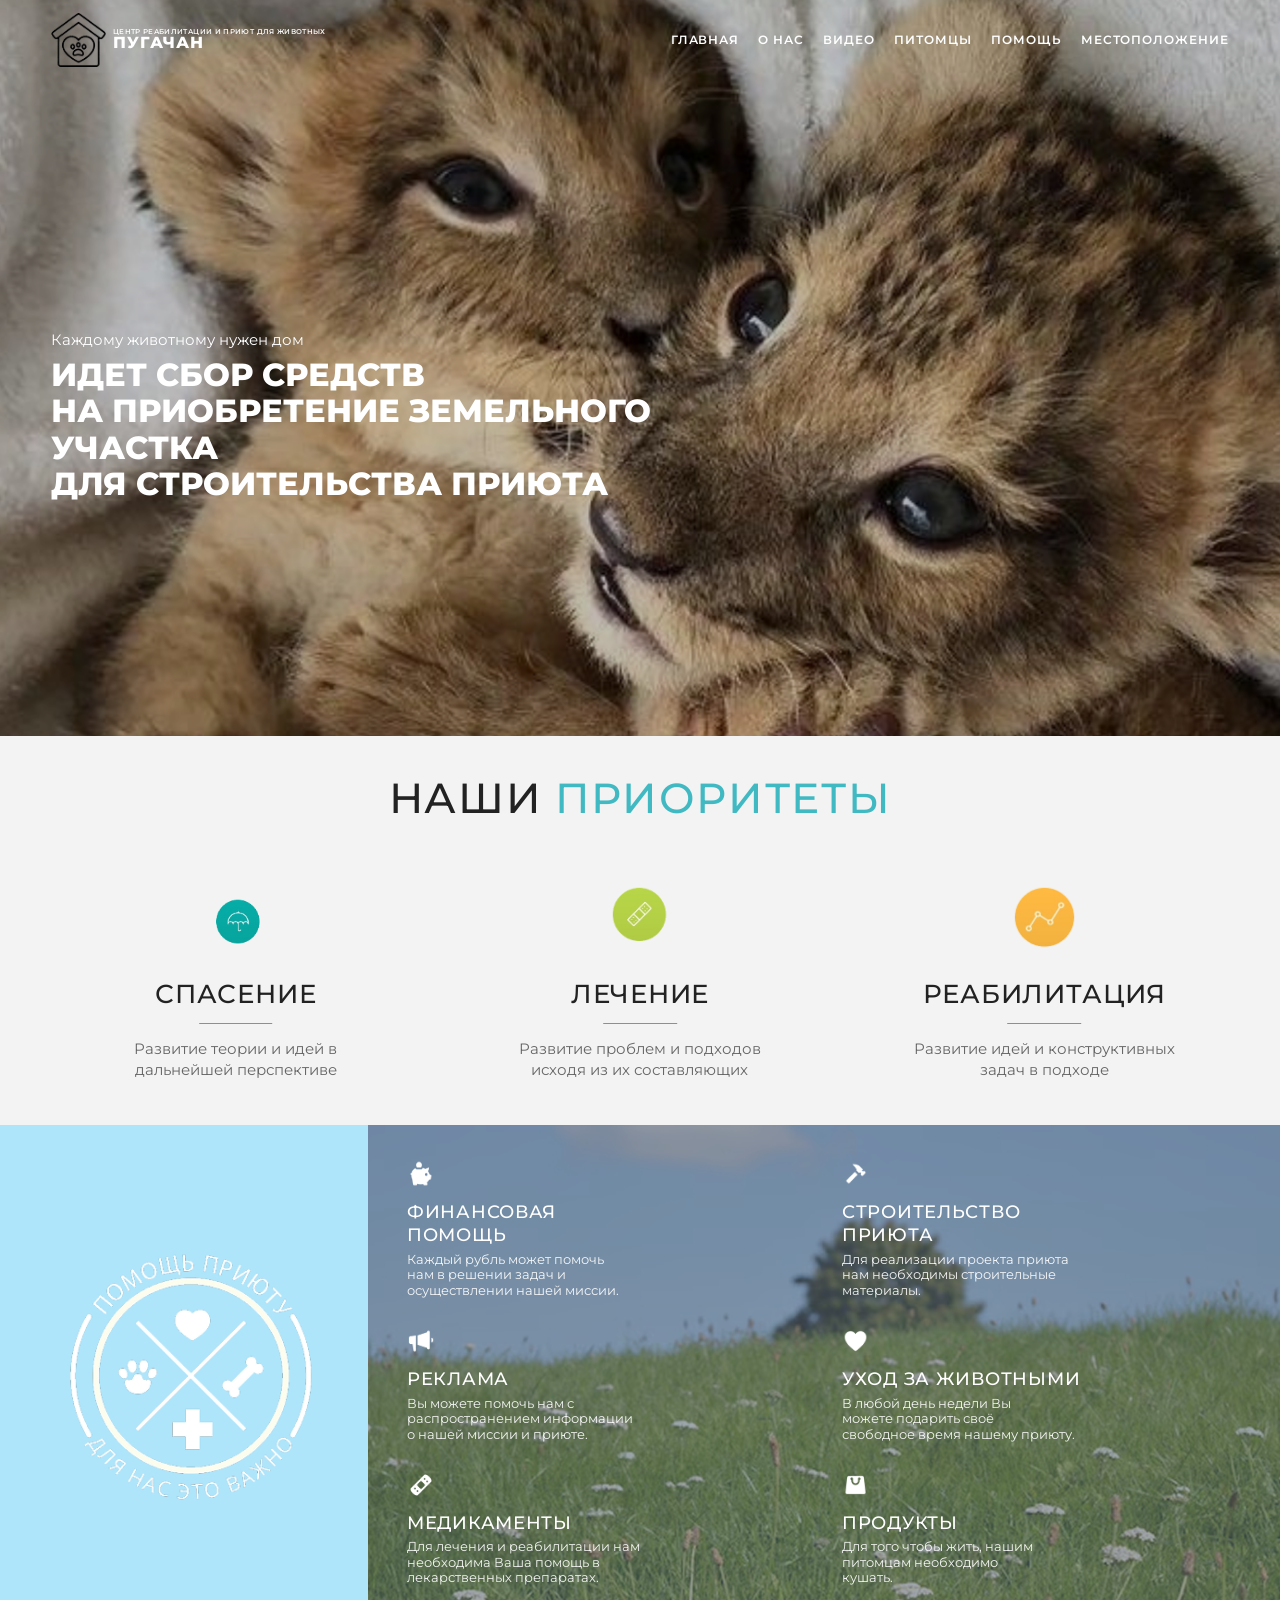
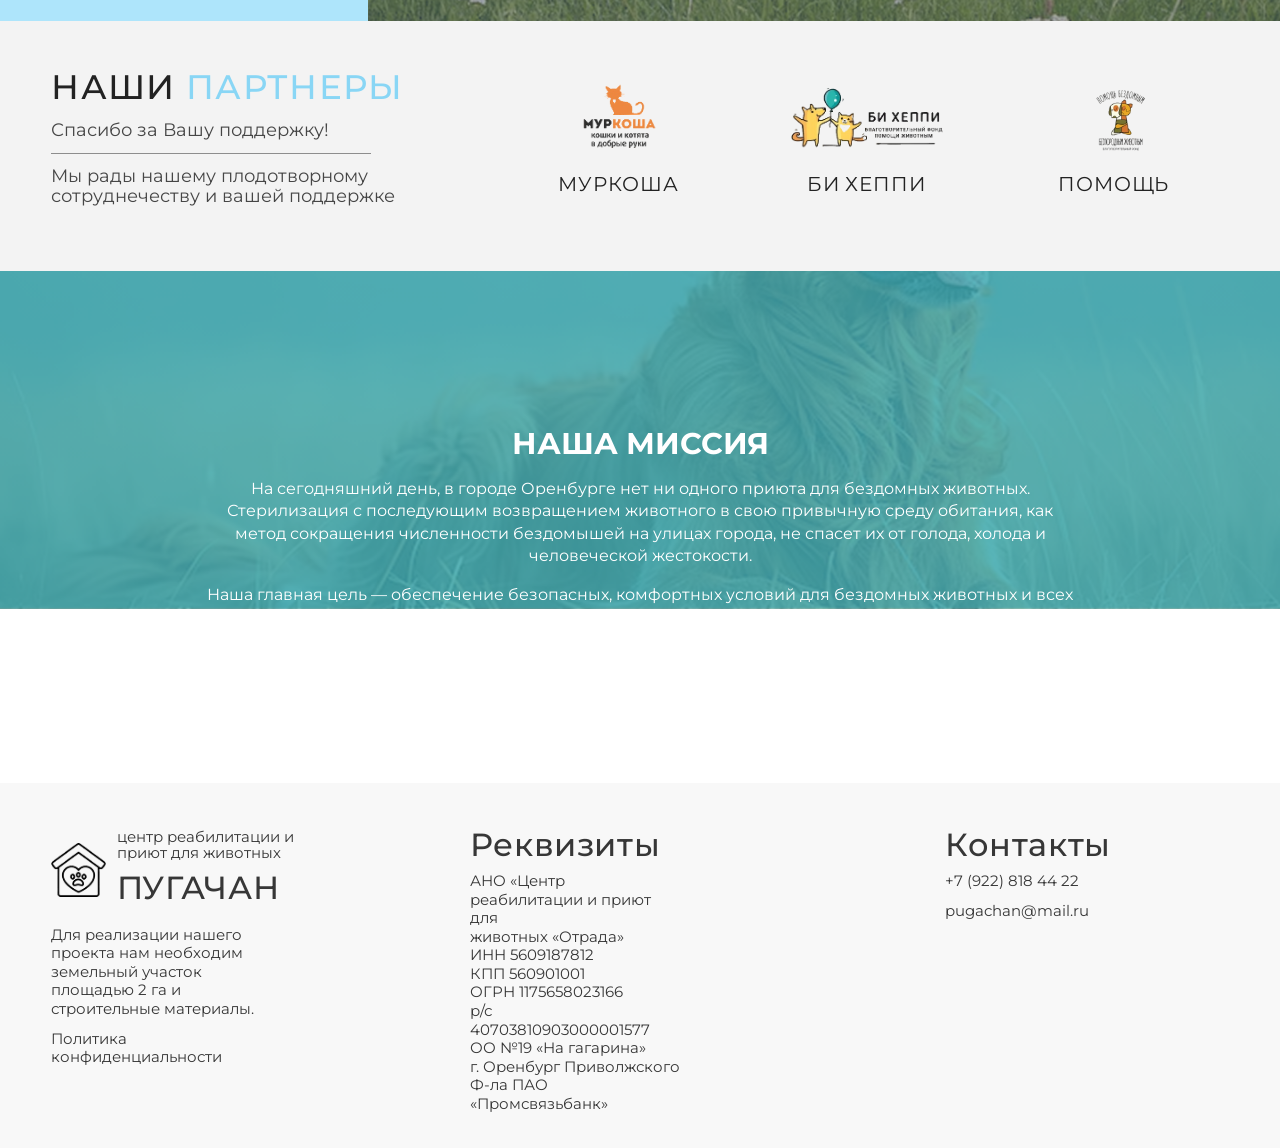
==== Аделина курсач/index.html @ 0d5b47f2 "Add files via upload" ====
<!doctype html>
<html lang="ru">
<head>
  <meta charset="UTF-8">
  <meta name="viewport" content="width=device-width, initial-scale=1.0">
  <title>Пугачан — приют для животных</title>
  <link rel="preconnect" href="https://fonts.googleapis.com">
  <link rel="preconnect" href="https://fonts.gstatic.com" crossorigin>
  <link href="https://fonts.googleapis.com/css2?family=Montserrat:wght@400;500;600;700;800&display=swap" rel="stylesheet">
  <link rel="stylesheet" href="./styles.css">
</head>
<body>
  <header class="header" id="header">
    <div class="container header__inner">
      <a href="#hero" class="logo">
        <img src="./img/logotip.png" alt="Логотип Пугачан">
        <span class="logo__text">
          <span>центр реабилитации и приют для животных</span>
          <span>ПУГАЧАН</span>
        </span>
      </a>
      <nav class="nav" aria-label="Основная навигация">
        <a href="./index.html#hero">ГЛАВНАЯ</a>
        <a href="./about.html">О НАС</a>
        <a href="./video.html">ВИДЕО</a>
        <a href="./pets.html">ПИТОМЦЫ</a>
        <a href="./help.html">ПОМОЩЬ</a>
        <a href="./location.html">МЕСТОПОЛОЖЕНИЕ</a>
      </nav>
    </div>
  </header>

  <main>
    <section class="hero" id="hero" aria-label="Главный экран">
      <div class="hero__media" id="heroMedia"></div>
      <div class="hero__overlay"></div>
      <div class="container hero__content">
        <p>Каждому животному нужен дом</p>
        <h1>
          ИДЕТ СБОР СРЕДСТВ<br>
          НА ПРИОБРЕТЕНИЕ ЗЕМЕЛЬНОГО УЧАСТКА<br>
          ДЛЯ СТРОИТЕЛЬСТВА ПРИЮТА
        </h1>
      </div>
    </section>

    <section class="priorities section reveal-up" id="priorities">
      <div class="container">
        <h2>НАШИ <span>ПРИОРИТЕТЫ</span></h2>
        <div class="priorities__grid">
          <article class="priority">
            <div class="priority__icon">
              <img src="./img/иконка спасение-no-bg-preview (carve.photos).png" alt="" aria-hidden="true">
            </div>
            <h3>СПАСЕНИЕ</h3>
            <p>Развитие теории и идей в<br>дальнейшей перспективе</p>
          </article>
          <article class="priority">
            <div class="priority__icon">
              <img src="./img/иконка лечение-no-bg-preview (carve.photos).png" alt="" aria-hidden="true">
            </div>
            <h3>ЛЕЧЕНИЕ</h3>
            <p>Развитие проблем и подходов<br>исходя из их составляющих</p>
          </article>
          <article class="priority">
            <div class="priority__icon">
              <img src="./img/иконка реабилитация-no-bg-preview (carve.photos).png" alt="" aria-hidden="true">
            </div>
            <h3>РЕАБИЛИТАЦИЯ</h3>
            <p>Развитие идей и конструктивных<br>задач в подходе</p>
          </article>
        </div>
      </div>
    </section>

    <section class="help reveal-up" id="help">
      <div class="help__left">
        <div class="help__logo">
          <img src="./img/pomosch_ikonka.png" alt="Помощь приюту">
        </div>
      </div>
      <div class="help__right">
        <div class="help__overlay"></div>
        <div class="help__grid">
          <article>
            <img src="./img/finansovaya.png" alt="" aria-hidden="true">
            <h3>ФИНАНСОВАЯ<br>ПОМОЩЬ</h3>
            <p>Каждый рубль может помочь<br>нам в решении задач и<br>осуществлении нашей миссии.</p>
          </article>
          <article>
            <img src="./img/stroitelstvo.png" alt="" aria-hidden="true">
            <h3>СТРОИТЕЛЬСТВО<br>ПРИЮТА</h3>
            <p>Для реализации проекта приюта<br>нам необходимы строительные<br>материалы.</p>
          </article>
          <article>
            <img src="./img/reklama.png" alt="" aria-hidden="true">
            <h3>РЕКЛАМА</h3>
            <p>Вы можете помочь нам с<br>распространением информации<br>о нашей миссии и приюте.</p>
          </article>
          <article>
            <img src="./img/ukhod_za_zhivotnymi.png" alt="" aria-hidden="true">
            <h3>УХОД ЗА ЖИВОТНЫМИ</h3>
            <p>В любой день недели Вы<br>можете подарить своё<br>свободное время нашему приюту.</p>
          </article>
          <article>
            <img src="./img/medikamenty.png" alt="" aria-hidden="true">
            <h3>МЕДИКАМЕНТЫ</h3>
            <p>Для лечения и реабилитации нам<br>необходима Ваша помощь в<br>лекарственных препаратах.</p>
          </article>
          <article>
            <img src="./img/produkty.png" alt="" aria-hidden="true">
            <h3>ПРОДУКТЫ</h3>
            <p>Для того чтобы жить, нашим<br>питомцам необходимо<br>кушать.</p>
          </article>
        </div>
      </div>
    </section>

    <section class="partners section reveal-up" id="partners">
      <div class="container">
        <div class="partners__layout">
          <div class="partners__intro">
            <h2>НАШИ <span>ПАРТНЕРЫ</span></h2>
            <p>Спасибо за Вашу поддержку!</p>
            <p>Мы рады нашему плодотворному<br>сотруднечеству и вашей поддержке</p>
          </div>
          <div class="partners__logos">
            <div class="partner">
              <img src="./img/муркоша-no-bg-preview (carve.photos).png" alt="Муркоша">
              <p>МУРКОША</p>
            </div>
            <div class="partner">
              <img src="./img/би хеппи-no-bg-preview (carve.photos).png" alt="Би Хеппи">
              <p>БИ ХЕППИ</p>
            </div>
            <div class="partner">
              <img src="./img/помощь спонсор-no-bg-preview (carve.photos).png" alt="Партнер помощь">
              <p>ПОМОЩЬ</p>
            </div>
          </div>
        </div>
      </div>
    </section>

    <section class="mission section" id="mission">
      <div class="mission__bg"></div>
      <div class="container mission__content">
        <h2>НАША МИССИЯ</h2>
        <p>
          На сегодняшний день, в городе Оренбурге нет ни одного приюта для бездомных животных.
          Стерилизация с последующим возвращением животного в свою привычную среду обитания,
          как метод сокращения численности бездомышей на улицах города, не спасет их
          от голода, холода и человеческой жестокости.
        </p>
        <p>
          Наша главная цель — обеспечение безопасных, комфортных условий для бездомных животных
          и всех жителей нашего города.
        </p>
      </div>
    </section>

  </main>

  <footer class="contacts" id="contacts">
    <div class="container contacts__grid">
      <div class="contacts__col contacts__col--brand">
        <div class="contacts__brand-wrap">
          <img src="./img/logotip.png" alt="Логотип Пугачан">
          <div>
            <p class="contacts__brand-sub">центр реабилитации и<br>приют для животных</p>
            <p class="contacts__brand">ПУГАЧАН</p>
          </div>
        </div>
        <p>
          Для реализации нашего<br>
          проекта нам необходим<br>
          земельный участок<br>
          площадью 2 га и<br>
          строительные материалы.
        </p>
        <p>Политика<br>конфиденциальности</p>
      </div>
      <div class="contacts__col">
        <p class="contacts__title">Реквизиты</p>
        <p>
          АНО «Центр<br>
          реабилитации и приют<br>
          для<br>
          животных «Отрада»<br>
          ИНН 5609187812<br>
          КПП 560901001<br>
          ОГРН 1175658023166<br>
          р/с<br>
          40703810903000001577<br>
          ОО №19 «На гагарина»<br>
          г. Оренбург Приволжского<br>
          Ф-ла ПАО<br>
          «Промсвязьбанк»
        </p>
      </div>
      <div class="contacts__col contacts__col--contact">
        <p class="contacts__title">Контакты</p>
        <p class="contacts__line">+7 (922) 818 44 22</p>
        <p class="contacts__line">pugachan@mail.ru</p>
      </div>
    </div>
  </footer>

  <script src="./script.js" defer></script>
</body>
</html>
---- Аделина курсач/styles.css ----
:root {
  --text: #222;
  --white: #fff;
  --accent: #41b9c2;
  --light-bg: #f8f8f8;
}

*,
*::before,
*::after {
  box-sizing: border-box;
}

body {
  margin: 0;
  font-family: "Montserrat", Arial, sans-serif;
  color: var(--text);
  background: #fff;
}

.page-with-header {
  padding-top: 5.1rem;
}

a {
  color: inherit;
  text-decoration: none;
}

h1, h2, h3, p {
  margin: 0;
}

.container {
  width: min(78rem, 92%);
  margin: 0 auto;
}

.header {
  position: fixed;
  inset: 0 0 auto 0;
  z-index: 20;
  padding: 0.8rem 0;
  color: #fff;
  transition: background-color 0.25s ease, color 0.25s ease;
}

.header.is-scrolled {
  background: rgba(255, 255, 255, 0.95);
  color: #222;
  box-shadow: 0 0.4rem 1rem rgba(0, 0, 0, 0.1);
}

.header.header--static {
  background: rgba(255, 255, 255, 0.96);
  color: #222;
  box-shadow: 0 0.08rem 0 rgba(0, 0, 0, 0.14);
}

.header__inner {
  display: flex;
  justify-content: space-between;
  align-items: center;
  gap: 1rem;
}

.logo {
  display: inline-flex;
  align-items: center;
  gap: 0.45rem;
}

.logo img {
  display: block;
  width: 3.4rem;
  height: auto;
}

.logo__text {
  display: flex;
  flex-direction: column;
  line-height: 1.05;
  color: inherit;
}

.logo__text span:first-child {
  font-size: 0.45rem;
  font-weight: 600;
  text-transform: uppercase;
  letter-spacing: 0.05em;
  opacity: 0.95;
}

.logo__text span:last-child {
  font-size: 1rem;
  font-weight: 800;
  letter-spacing: 0.08em;
}

.nav {
  display: flex;
  gap: 1.2rem;
  font-size: 0.73rem;
  font-weight: 600;
  letter-spacing: 0.08em;
}

.hero {
  position: relative;
  min-height: 46rem;
  overflow: hidden;
  display: flex;
  align-items: center;
}

.hero__media {
  position: absolute;
  inset: 0;
  background: url("./img/63e6f84660a90f866fd137dfab52ce5c.jpg") center / cover no-repeat;
  transform: scale(1.07);
  will-change: transform;
}

.hero__overlay {
  position: absolute;
  inset: 0;
  background: rgba(0, 0, 0, 0.25);
}

.hero__content {
  position: relative;
  z-index: 2;
  color: #fff;
  padding-top: 6rem;
}

.hero__content p {
  font-size: 0.95rem;
  margin-bottom: 0.5rem;
}

.hero__content h1 {
  font-size: clamp(1.35rem, 1.5vw + 0.8rem, 2rem);
  line-height: 1.13;
  max-width: 42rem;
  font-weight: 800;
  text-transform: uppercase;
}

.section {
  padding: 2.8rem 0;
}

.priorities {
  background: #f3f3f3;
  text-align: center;
  padding: 2.3rem 0 2.8rem;
}

.priorities h2 {
  font-size: clamp(2rem, 2vw + 1rem, 2.75rem);
  font-weight: 500;
  letter-spacing: 0.04em;
  margin-bottom: 2.8rem;
}

.priorities h2 span {
  color: var(--accent);
}

.priorities__grid {
  display: grid;
  grid-template-columns: repeat(3, minmax(0, 1fr));
  gap: 2.2rem;
}

.priority__icon {
  width: 5.75rem;
  height: 5.75rem;
  margin: 0 auto 1.15rem;
  display: grid;
  place-items: center;
}

.priority__icon img {
  width: 100%;
  height: 100%;
  object-fit: contain;
}

.priority h3 {
  font-size: 2rem;
  font-size: clamp(1.45rem, 1vw + 0.8rem, 2.1rem);
  font-weight: 500;
  letter-spacing: 0.03em;
  margin-bottom: 0.95rem;
  position: relative;
  padding-bottom: 0.95rem;
}

.priority h3::after {
  content: "";
  position: absolute;
  left: 50%;
  bottom: 0;
  width: 4.6rem;
  height: 0.09rem;
  background: #8f8f8f;
  transform: translateX(-50%);
}

.priority p {
  font-size: clamp(0.95rem, 0.35vw + 0.65rem, 1.15rem);
  color: #666;
  line-height: 1.35;
}

.help {
  min-height: 26rem;
  display: grid;
  grid-template-columns: 0.95fr 2.35fr;
}

.help__left {
  background: url("./img/pervaya_chast_golubogo.png") center / cover no-repeat;
  display: grid;
  place-items: center;
}

.help__right {
  position: relative;
  background: url("./img/fon_dlya_parallaxa_prioritetov.png") center / cover no-repeat;
}

.help__overlay {
  position: absolute;
  inset: 0;
  background: rgba(90, 102, 115, 0.58);
}

.help__grid {
  position: relative;
  z-index: 2;
  color: #fff;
  display: grid;
  grid-template-columns: repeat(2, minmax(0, 1fr));
  gap: 1.8rem 2.2rem;
  padding: 2.2rem 2.4rem;
}

.help__grid h3 {
  font-size: 1.95rem;
  font-size: clamp(1.15rem, 0.35vw + 0.85rem, 1.5rem);
  font-weight: 500;
  letter-spacing: 0.04em;
  margin-bottom: 0.35rem;
}

.help__grid p {
  font-size: 1.2rem;
  font-size: clamp(0.82rem, 0.2vw + 0.68rem, 0.96rem);
  line-height: 1.15;
  opacity: 0.93;
}

.help__logo {
  width: min(17rem, 78%);
}

.help__logo img {
  width: 100%;
  height: auto;
}

.help__grid article img {
  width: 1.75rem;
  height: 1.75rem;
  object-fit: contain;
  margin-bottom: 0.5rem;
  filter: brightness(0) invert(1);
}

.help__grid article {
  max-width: 18rem;
}

.partners {
  background: #f3f3f3;
}

.partners__layout {
  display: grid;
  grid-template-columns: 1.15fr 2fr;
  gap: 2.2rem;
  align-items: start;
}

.partners__intro h2 {
  font-size: clamp(2rem, 1.4vw + 1rem, 2.8rem);
  font-weight: 500;
  letter-spacing: 0.04em;
  margin-bottom: 0.75rem;
}

.partners__intro h2 span {
  color: #89d6f5;
}

.partners__intro p {
  color: #464646;
  font-size: clamp(1.1rem, 0.35vw + 0.8rem, 1.45rem);
  line-height: 1.15;
}

.partners__intro p:nth-child(2) {
  margin-bottom: 0.75rem;
  padding-bottom: 0.8rem;
  border-bottom: 0.09rem solid #8d8d8d;
  width: min(20rem, 100%);
}

.partners__logos {
  display: grid;
  grid-template-columns: repeat(3, minmax(0, 1fr));
  gap: 1.1rem;
}

.partner {
  min-height: 10rem;
  display: flex;
  flex-direction: column;
  align-items: center;
  justify-content: flex-start;
  text-align: center;
  padding: 0.5rem;
}

.partner img {
  max-width: 100%;
  max-height: 5.2rem;
  object-fit: contain;
}

.partner p {
  margin-top: 0.95rem;
  font-size: clamp(1.25rem, 0.3vw + 1rem, 1.7rem);
  letter-spacing: 0.04em;
}

.mission {
  position: relative;
  color: #fff;
  overflow: hidden;
  min-height: 32rem;
  display: flex;
  align-items: center;
  padding: 3.4rem 0;
}

.mission__bg {
  position: absolute;
  inset: -8%;
  background: linear-gradient(rgba(61, 169, 177, 0.83), rgba(61, 169, 177, 0.86)), url("./img/fon_dlya_parallaxa_sobaka.png") center / cover no-repeat;
  will-change: transform;
}

.mission__content {
  position: relative;
  z-index: 2;
  text-align: center;
  max-width: 55rem;
}

.mission__content h2 {
  font-size: 1.9rem;
  margin-bottom: 1rem;
}

.mission__content p {
  font-size: 0.98rem;
  line-height: 1.43;
}

.mission__content p + p {
  margin-top: 1rem;
}

.about {
  background: #f3f3f3;
  padding-bottom: 2.2rem;
}

.about__title-bar {
  border-top: 0.08rem solid #c8c8c8;
  border-bottom: 0.08rem solid #c8c8c8;
  padding: 0.95rem 0 0.7rem;
  margin-bottom: 1.4rem;
}

.about__title-bar h2 {
  font-size: clamp(2rem, 1vw + 1.2rem, 2.65rem);
  font-weight: 500;
  letter-spacing: 0.04em;
}

.about__content {
  display: grid;
  grid-template-columns: 1.55fr 1fr;
  gap: 2.4rem;
  align-items: start;
}

.about__text h3 {
  font-size: clamp(2rem, 1vw + 1.2rem, 2.7rem);
  font-weight: 500;
  letter-spacing: 0.04em;
  margin-bottom: 0.85rem;
}

.about__text h3 span {
  color: #89d6f5;
}

.about__text h4 {
  font-size: clamp(1.05rem, 0.2vw + 0.9rem, 1.25rem);
  font-weight: 700;
  margin-bottom: 0.9rem;
}

.about__text p {
  font-size: clamp(0.94rem, 0.14vw + 0.84rem, 1.06rem);
  line-height: 1.28;
  color: #313131;
}

.about__text p + p {
  margin-top: 0.55rem;
}

.about__image img {
  width: 100%;
  height: auto;
  display: block;
}

.about-cta {
  background: #8ee4ea;
  text-align: center;
  padding: 1.55rem 0;
}

.about-cta p {
  margin: 0;
  font-size: clamp(1.45rem, 0.6vw + 1rem, 2rem);
  letter-spacing: 0.05em;
  font-weight: 500;
}

.video-page {
  background: #f3f3f3;
  min-height: 45rem;
}

.video-page__title-bar {
  border-top: 0.08rem solid #c8c8c8;
  border-bottom: 0.08rem solid #c8c8c8;
  padding: 0.95rem 0 0.7rem;
}

.video-page__title-bar h1 {
  margin: 0;
  font-size: clamp(2rem, 1vw + 1.2rem, 2.65rem);
  font-weight: 500;
  letter-spacing: 0.04em;
}

.video-page__content {
  text-align: center;
  padding: 1.6rem 0 2.7rem;
}

.video-page__content h2 {
  font-size: clamp(2rem, 1vw + 1.2rem, 2.7rem);
  font-weight: 500;
  letter-spacing: 0.06em;
  margin-bottom: 1.6rem;
}

.video-page__content h2 span {
  color: #89d6f5;
}

.video-page__frame {
  width: min(27rem, 100%);
  margin: 0 auto;
}

.video-page__frame img,
.video-page__frame video {
  width: 100%;
  height: auto;
  display: block;
}

.pets-page {
  background: #f3f3f3;
}

.pets-page__title-bar {
  border-top: 0.08rem solid #c8c8c8;
  border-bottom: 0.08rem solid #c8c8c8;
  padding: 0.95rem 0 0.7rem;
}

.pets-page__title-bar h1 {
  margin: 0;
  font-size: clamp(2rem, 1vw + 1.2rem, 2.65rem);
  font-weight: 500;
  letter-spacing: 0.04em;
}

.pets-page__content {
  text-align: center;
  padding: 1rem 0 1.4rem;
}

.pets-page__content h2 {
  font-size: clamp(2rem, 1vw + 1.2rem, 2.7rem);
  font-weight: 500;
  letter-spacing: 0.04em;
  margin-bottom: 0.35rem;
}

.pets-page__content h2 span {
  color: #89d6f5;
}

.pets-page__filters {
  display: flex;
  justify-content: center;
  gap: 1rem;
  font-size: 1.7rem;
  font-size: clamp(1.1rem, 0.2vw + 0.95rem, 1.25rem);
  font-weight: 700;
  margin-bottom: 1.35rem;
}

.pets-page__grid {
  display: grid;
  grid-template-columns: repeat(3, minmax(0, 1fr));
  gap: 1.2rem 1.8rem;
}

.pet-item img {
  width: 100%;
  aspect-ratio: 1.58 / 1;
  object-fit: cover;
  display: block;
}

.pet-item h3 {
  margin-top: 0.15rem;
  font-size: 1.8rem;
  font-size: clamp(1.2rem, 0.2vw + 1rem, 1.35rem);
  font-weight: 500;
  letter-spacing: 0.03em;
}

.pet-item p {
  margin-top: -0.15rem;
  font-size: 1.35rem;
  font-size: clamp(0.95rem, 0.12vw + 0.85rem, 1.08rem);
  color: #7a7a7a;
  letter-spacing: 0.03em;
}

.help-page {
  background: #f3f3f3;
}

.help-page__title-bar {
  border-top: 0.08rem solid #c8c8c8;
  border-bottom: 0.08rem solid #c8c8c8;
  padding: 0.95rem 0 0.7rem;
}

.help-page__title-bar h1 {
  margin: 0;
  font-size: clamp(2rem, 1vw + 1.2rem, 2.65rem);
  font-weight: 500;
  letter-spacing: 0.04em;
}

.help-page__content {
  padding: 2rem 0 1.2rem;
}

.help-page__content > h2 {
  font-size: clamp(1.35rem, 0.7vw + 0.9rem, 2.1rem);
  font-weight: 500;
  letter-spacing: 0.03em;
  margin-bottom: 0.95rem;
}

.help-page__content > h2 span,
.help-page__care h3 span {
  color: #89d6f5;
}

.help-page__card-line {
  display: flex;
  align-items: center;
  gap: 0.4rem;
  margin: -0.3rem 0 1.4rem;
  font-size: clamp(0.86rem, 0.1vw + 0.8rem, 0.96rem);
  line-height: 1.2;
}

.help-page__small-icon {
  width: 1.4rem;
  height: 1.4rem;
  object-fit: contain;
  display: inline-block;
  flex-shrink: 0;
}

.help-page__boxes {
  list-style: square;
  margin: 0 0 1.6rem 1rem;
  padding: 0;
}

.help-page__boxes li {
  font-size: clamp(0.84rem, 0.1vw + 0.78rem, 0.94rem);
  line-height: 1.18;
}

.help-page__care {
  margin-top: 2.1rem;
}

.help-page__care h3 {
  font-size: clamp(1.35rem, 0.7vw + 0.9rem, 2rem);
  font-weight: 500;
  letter-spacing: 0.03em;
  margin-bottom: 0.75rem;
}

.help-page__care-grid {
  display: grid;
  grid-template-columns: 1.85fr 1fr;
  gap: 1.2rem;
  align-items: start;
}

.help-page__text p {
  font-size: clamp(0.88rem, 0.12vw + 0.82rem, 1rem);
  line-height: 1.2;
  margin-bottom: 0.45rem;
}

.help-page__text ol {
  margin: 0.35rem 0 0.7rem 1.1rem;
  padding: 0;
}

.help-page__text li {
  font-size: clamp(0.88rem, 0.12vw + 0.82rem, 1rem);
  line-height: 1.2;
  margin-bottom: 0.18rem;
}

.help-page__notice-title {
  font-weight: 700;
}

.location-page {
  background: #f3f3f3;
  min-height: 43rem;
}

.location-page__title-bar {
  border-top: 0.08rem solid #c8c8c8;
  border-bottom: 0.08rem solid #c8c8c8;
  padding: 0.95rem 0 0.7rem;
}

.location-page__title-bar h1 {
  margin: 0;
  font-size: clamp(2rem, 1vw + 1.2rem, 2.65rem);
  font-weight: 500;
  letter-spacing: 0.04em;
}

.location-page__content {
  text-align: center;
  padding: 1.55rem 0 2.6rem;
}

.location-page__content h2 {
  margin: 0 0 2.4rem;
  font-size: clamp(2rem, 1vw + 1.2rem, 2.7rem);
  font-weight: 500;
  letter-spacing: 0.05em;
}

.location-page__content h2 span {
  color: #89d6f5;
}

.location-page__map {
  width: min(74rem, 94%);
  height: 18.2rem;
  margin: 0 auto;
  background: #cdcdcf;
  display: grid;
  place-items: center;
}

.location-page__map p {
  margin: 0;
  font-size: clamp(1.8rem, 0.6vw + 1.35rem, 2.6rem);
  letter-spacing: 0.04em;
}

.help-page__care-image img {
  width: 100%;
  max-width: 15.5rem;
  display: block;
  margin-left: auto;
}

.donate-form {
  width: min(34rem, 100%);
  margin: 1.7rem auto 0;
  text-align: center;
}

.donate-form h4 {
  margin: 0 0 0.95rem;
  font-size: clamp(1.2rem, 0.4vw + 0.95rem, 1.5rem);
  font-weight: 500;
  letter-spacing: 0.05em;
  color: #9adfe4;
}

.donate-form input {
  width: 100%;
  border: 0.09rem solid #d4d4d4;
  background: #f7f7f7;
  height: 3rem;
  padding: 0 1.1rem;
  margin-bottom: 0.85rem;
  font-family: inherit;
  font-size: 1rem;
  color: #444;
}

.donate-form input::placeholder {
  color: #9adfe4;
  letter-spacing: 0.03em;
}

.contacts {
  background: var(--light-bg);
  padding: 2.9rem 0 2.2rem;
}

.contacts__grid {
  display: grid;
  grid-template-columns: 1.35fr 1.55fr 1fr;
  gap: 2.2rem;
  align-items: start;
}

.contacts p {
  font-size: 0.95rem;
  line-height: 1.22;
  color: #373737;
}

.contacts__col p + p {
  margin-top: 0.7rem;
}

.contacts__brand-wrap {
  display: flex;
  align-items: center;
  gap: 0.7rem;
  margin-bottom: 0.9rem;
}

.contacts__brand-wrap img {
  width: 3.4rem;
  height: auto;
}

.contacts__brand-sub {
  font-size: 0.95rem !important;
  line-height: 1.05 !important;
  margin-bottom: 0.2rem;
}

.contacts__brand,
.contacts__title {
  font-weight: 500;
  margin-bottom: 0.45rem;
  font-size: 2rem !important;
  line-height: 1 !important;
  letter-spacing: 0.02em;
}

.contacts__col--contact .contacts__line {
  padding-left: 0;
}

.reveal-up {
  opacity: 0;
  transform: translateY(1.5rem);
  transition: transform 0.6s ease, opacity 0.6s ease;
}

.reveal-up.is-visible {
  opacity: 1;
  transform: translateY(0);
}

@media (max-width: 62rem) {
  .nav {
    display: none;
  }

  .partners__layout {
    grid-template-columns: 1fr;
  }

  .priorities__grid,
  .partners__logos {
    grid-template-columns: 1fr;
  }

  .help {
    grid-template-columns: 1fr;
  }

  .help__grid,
  .contacts__grid {
    grid-template-columns: 1fr;
  }

  .pets-page__grid {
    grid-template-columns: 1fr;
  }

  .help-page__care-grid {
    grid-template-columns: 1fr;
  }

  .help-page__care-image img {
    margin: 0 auto;
  }

  .location-page__map {
    width: 100%;
    height: 15rem;
  }

  .about__content {
    grid-template-columns: 1fr;
  }

  .contacts__title,
  .contacts__brand {
    font-size: 1.45rem !important;
  }

  .partner {
    min-height: auto;
  }
}
/* ========== СЕКЦИЯ ОТЗЫВОВ ========== */
.reviews-section {
  background: #f3f3f3;
  padding: 2.5rem 0;
}

.reviews-section__header {
  text-align: center;
  margin-bottom: 2rem;
}

.reviews-section__header h2 {
  font-size: clamp(2rem, 1vw + 1.2rem, 2.7rem);
  font-weight: 500;
  letter-spacing: 0.04em;
  margin-bottom: 0.5rem;
}

.reviews-section__header h2 span {
  color: #89d6f5;
}

.reviews-section__header p {
  font-size: 1rem;
  color: #666;
}

/* Форма отзыва */
.review-form-container {
  background: #fff;
  border-radius: 1rem;
  padding: 1.8rem;
  margin-bottom: 2.5rem;
  box-shadow: 0 0.2rem 0.8rem rgba(0, 0, 0, 0.08);
}

.review-form-container h3 {
  font-size: 1.4rem;
  font-weight: 600;
  margin-bottom: 1.2rem;
  color: #222;
  border-left: 0.25rem solid #41b9c2;
  padding-left: 0.8rem;
}

.review-form {
  display: flex;
  flex-direction: column;
  gap: 1rem;
}

.form-row {
  display: grid;
  grid-template-columns: 1fr 1fr;
  gap: 1rem;
}

.form-group {
  display: flex;
  flex-direction: column;
  gap: 0.4rem;
}

.form-group.full-width {
  grid-column: span 2;
}

.form-group label {
  font-size: 0.85rem;
  font-weight: 600;
  color: #444;
}

.form-group input,
.form-group select,
.form-group textarea {
  padding: 0.7rem 1rem;
  border: 0.09rem solid #ddd;
  border-radius: 0.5rem;
  font-family: "Montserrat", Arial, sans-serif;
  font-size: 0.9rem;
  transition: border-color 0.2s;
}

.form-group input:focus,
.form-group select:focus,
.form-group textarea:focus {
  outline: none;
  border-color: #41b9c2;
}

.image-preview {
  margin-top: 0.8rem;
  display: none;
}

.image-preview img {
  max-width: 120px;
  max-height: 120px;
  border-radius: 0.5rem;
  object-fit: cover;
}

.review-submit-btn {
  background: #41b9c2;
  color: #fff;
  border: none;
  padding: 0.9rem 1.5rem;
  font-size: 0.9rem;
  font-weight: 700;
  letter-spacing: 0.08em;
  border-radius: 2rem;
  cursor: pointer;
  transition: background 0.2s, transform 0.1s;
  margin-top: 0.5rem;
}

.review-submit-btn:hover {
  background: #359ea6;
}

.review-submit-btn:active {
  transform: scale(0.98);
}

/* Заголовок и фильтры отзывов */
.reviews-header {
  display: flex;
  justify-content: space-between;
  align-items: center;
  flex-wrap: wrap;
  gap: 1rem;
  margin-bottom: 1.5rem;
}

.reviews-header h3 {
  font-size: 1.3rem;
  font-weight: 600;
}

.reviews-filters {
  display: flex;
  gap: 0.8rem;
}

.filter-btn {
  background: transparent;
  border: 0.09rem solid #41b9c2;
  padding: 0.4rem 1.2rem;
  border-radius: 2rem;
  font-size: 0.8rem;
  font-weight: 600;
  cursor: pointer;
  transition: all 0.2s;
  color: #41b9c2;
}

.filter-btn.active,
.filter-btn:hover {
  background: #41b9c2;
  color: #fff;
}

/* Сетка карточек отзывов */
.reviews-grid {
  display: grid;
  grid-template-columns: repeat(3, 1fr);
  gap: 1.5rem;
}

/* Карточка отзыва */
.review-card {
  background: #fff;
  border-radius: 0.8rem;
  overflow: hidden;
  box-shadow: 0 0.2rem 0.6rem rgba(0, 0, 0, 0.08);
  transition: transform 0.2s, box-shadow 0.2s;
  position: relative;
}

.review-card:hover {
  transform: translateY(-0.2rem);
  box-shadow: 0 0.5rem 1.2rem rgba(0, 0, 0, 0.12);
}

.review-card__image {
  width: 100%;
  height: 160px;
  object-fit: cover;
}

.review-card__no-image {
  width: 100%;
  height: 160px;
  background: linear-gradient(135deg, #e0e0e0, #f0f0f0);
  display: flex;
  align-items: center;
  justify-content: center;
  font-size: 2.5rem;
  color: #aaa;
}

.review-card__content {
  padding: 1rem 1.2rem 1.2rem;
}

.review-card__pet {
  display: inline-block;
  background: #e8f7f8;
  color: #41b9c2;
  font-size: 0.7rem;
  font-weight: 700;
  padding: 0.2rem 0.7rem;
  border-radius: 1rem;
  margin-bottom: 0.6rem;
}

.review-card__text {
  font-size: 0.9rem;
  line-height: 1.4;
  color: #333;
  margin-bottom: 0.8rem;
  display: -webkit-box;
  -webkit-line-clamp: 3;
  -webkit-box-orient: vertical;
  overflow: hidden;
}

.review-card__author {
  font-size: 0.75rem;
  color: #888;
  border-top: 0.05rem solid #eee;
  padding-top: 0.6rem;
  margin-top: 0.4rem;
}

.review-card__delete {
  position: absolute;
  top: 0.5rem;
  right: 0.5rem;
  background: rgba(0, 0, 0, 0.6);
  color: #fff;
  border: none;
  width: 1.8rem;
  height: 1.8rem;
  border-radius: 50%;
  font-size: 1.2rem;
  cursor: pointer;
  display: flex;
  align-items: center;
  justify-content: center;
  transition: background 0.2s;
  opacity: 0;
}

.review-card:hover .review-card__delete {
  opacity: 1;
}

.review-card__delete:hover {
  background: #e74c3c;
}

/* Адаптив */
@media (max-width: 62rem) {
  .reviews-grid {
    grid-template-columns: 1fr;
  }
  
  .form-row {
    grid-template-columns: 1fr;
  }
  
  .form-group.full-width {
    grid-column: span 1;
  }
  
  .reviews-header {
    flex-direction: column;
    align-items: flex-start;
  }
}

/* Анимация появления */
.review-card {
  opacity: 0;
  transform: translateY(20px);
  animation: fadeInUp 0.4s ease forwards;
}

@keyframes fadeInUp {
  to {
    opacity: 1;
    transform: translateY(0);
  }
}
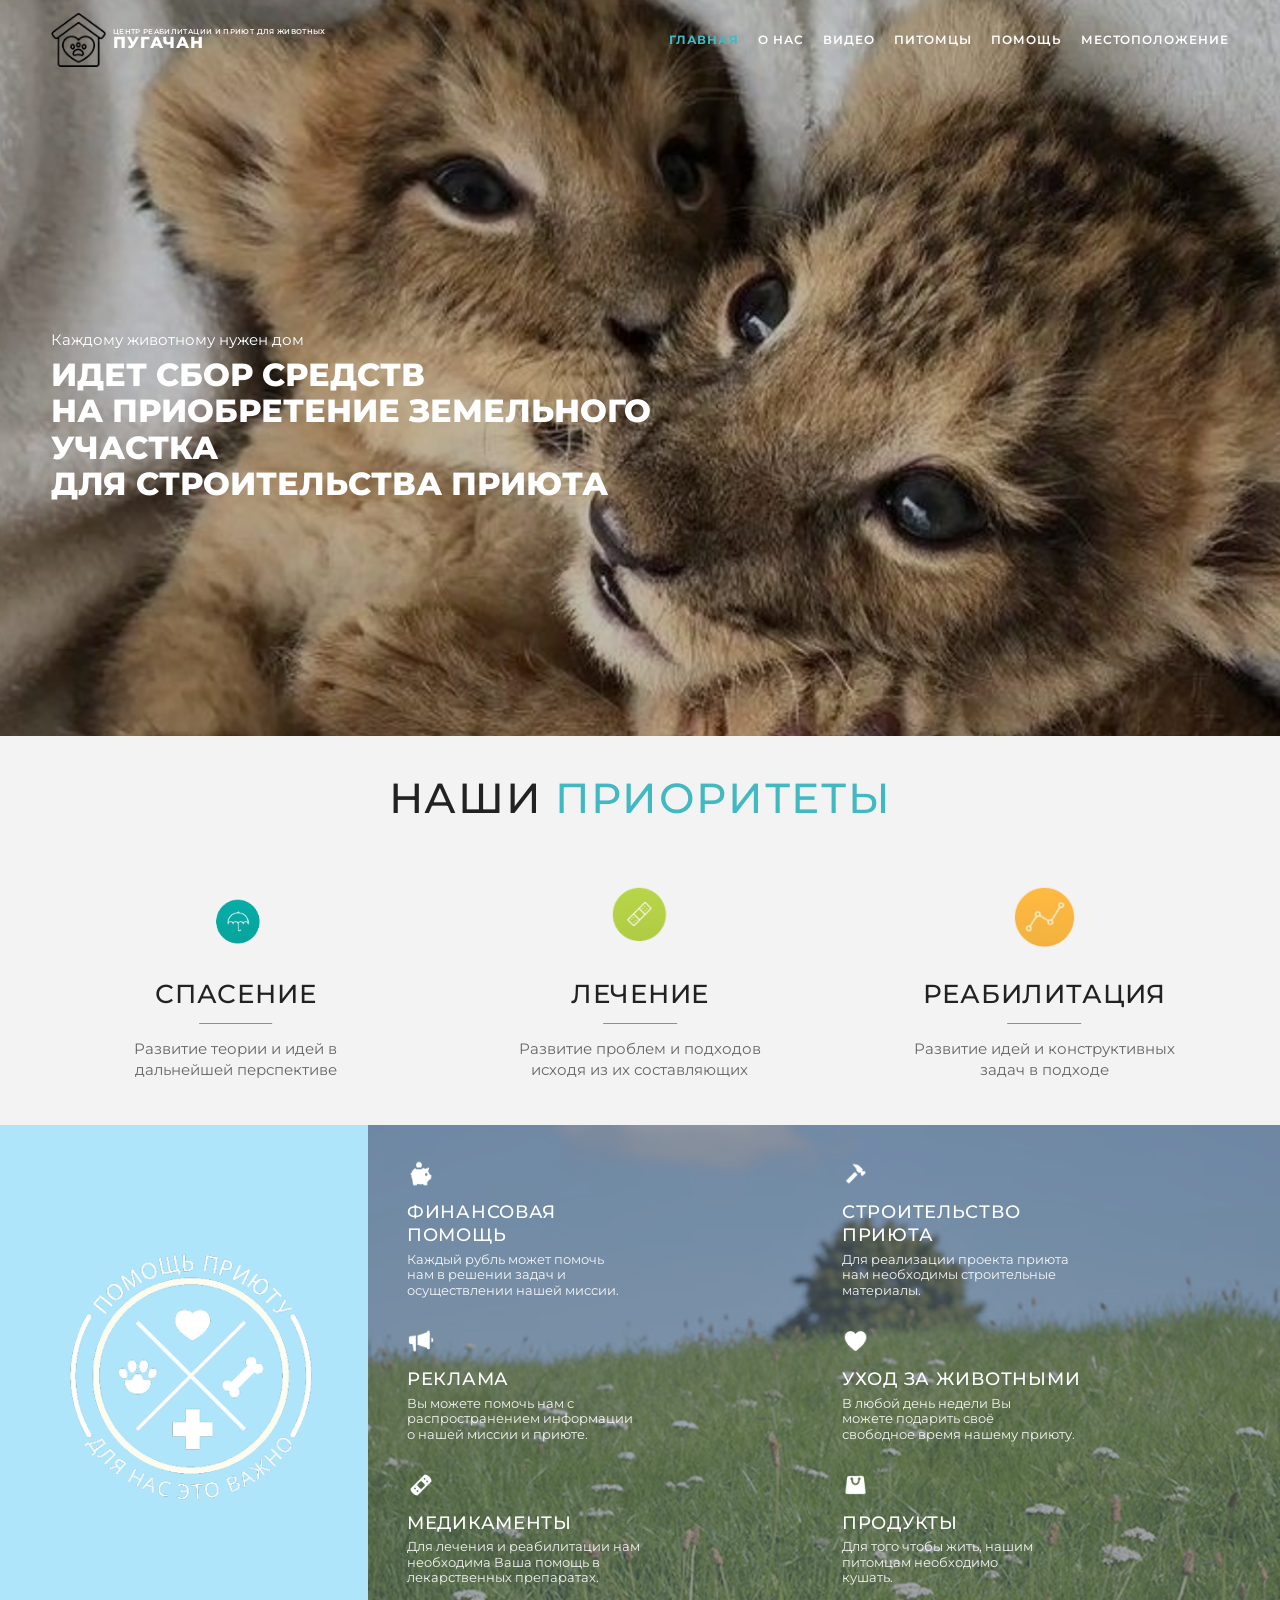
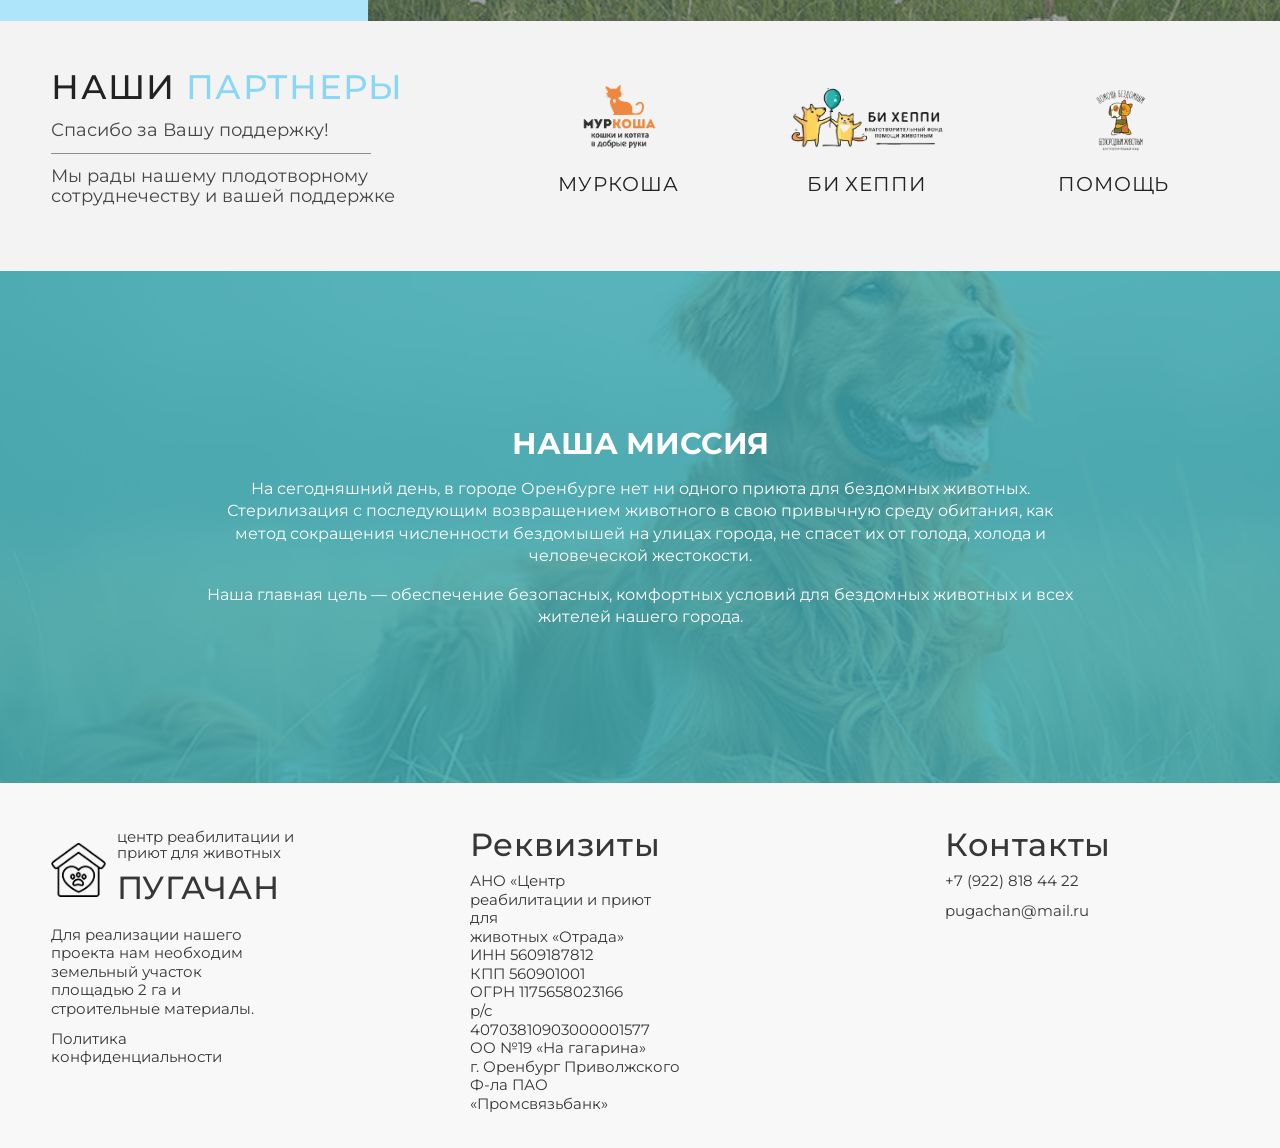
==== commit 0f2ef3e3: "Add files via upload" ====
--- a/Аделина курсач/index.html
+++ b/Аделина курсач/index.html
@@ -8,6 +8,39 @@
   <link rel="preconnect" href="https://fonts.gstatic.com" crossorigin>
   <link href="https://fonts.googleapis.com/css2?family=Montserrat:wght@400;500;600;700;800&display=swap" rel="stylesheet">
   <link rel="stylesheet" href="./styles.css">
+  <style>
+    /* Дополнительные стили для стабильного параллакса */
+    .hero {
+      position: relative;
+      min-height: 46rem;
+      overflow: hidden;
+      display: flex;
+      align-items: center;
+    }
+
+    .hero__media {
+      position: absolute;
+      inset: 0;
+      background: url("./img/63e6f84660a90f866fd137dfab52ce5c.jpg") center / cover no-repeat;
+      will-change: transform;
+      /* Начальная позиция */
+      transform: translateY(0) scale(1.07);
+    }
+
+    .hero__overlay {
+      position: absolute;
+      inset: 0;
+      background: rgba(0, 0, 0, 0.25);
+      z-index: 1;
+    }
+
+    .hero__content {
+      position: relative;
+      z-index: 2;
+      color: #fff;
+      padding-top: 6rem;
+    }
+  </style>
 </head>
 <body>
   <header class="header" id="header">
@@ -207,5 +240,59 @@
   </footer>
 
   <script src="./script.js" defer></script>
+  
+  <!-- ОТДЕЛЬНЫЙ СКРИПТ ДЛЯ ПАРАЛЛАКСА (СТАБИЛЬНАЯ ВЕРСИЯ) -->
+  <script>
+    (function() {
+      // Получаем элементы
+      const heroMedia = document.querySelector('.hero__media');
+      const missionBg = document.querySelector('.mission__bg');
+      
+      // Проверяем наличие элементов
+      if (!heroMedia && !missionBg) return;
+      
+      let ticking = false;
+      let lastScrollY = window.scrollY;
+      
+      function updateParallax() {
+        const scrollY = window.scrollY;
+        
+        // Параллакс для hero - очень медленное движение
+        if (heroMedia) {
+          // Ограничиваем максимальное смещение
+          const heroOffset = Math.min(scrollY * 0.25, 150);
+          heroMedia.style.transform = `translateY(${heroOffset}px) scale(1.07)`;
+        }
+        
+        // Параллакс для секции миссии
+        if (missionBg) {
+          const missionOffset = scrollY * 0.15;
+          missionBg.style.transform = `translateY(${missionOffset}px)`;
+        }
+        
+        ticking = false;
+      }
+      
+      function onScroll() {
+        if (!ticking) {
+          requestAnimationFrame(updateParallax);
+          ticking = true;
+        }
+      }
+      
+      // Вешаем обработчик с пассивным режимом для производительности
+      window.addEventListener('scroll', onScroll, { passive: true });
+      
+      // Обновляем при загрузке и изменении размера окна
+      window.addEventListener('resize', () => {
+        requestAnimationFrame(updateParallax);
+      });
+      
+      // Начальное обновление
+      setTimeout(updateParallax, 100);
+      
+      console.log('Параллакс инициализирован (стабильная версия)');
+    })();
+  </script>
 </body>
-</html>
+</html>
--- a/Аделина курсач/styles.css
+++ b/Аделина курсач/styles.css
@@ -1173,4 +1173,4 @@
     opacity: 1;
     transform: translateY(0);
   }
-}+}
